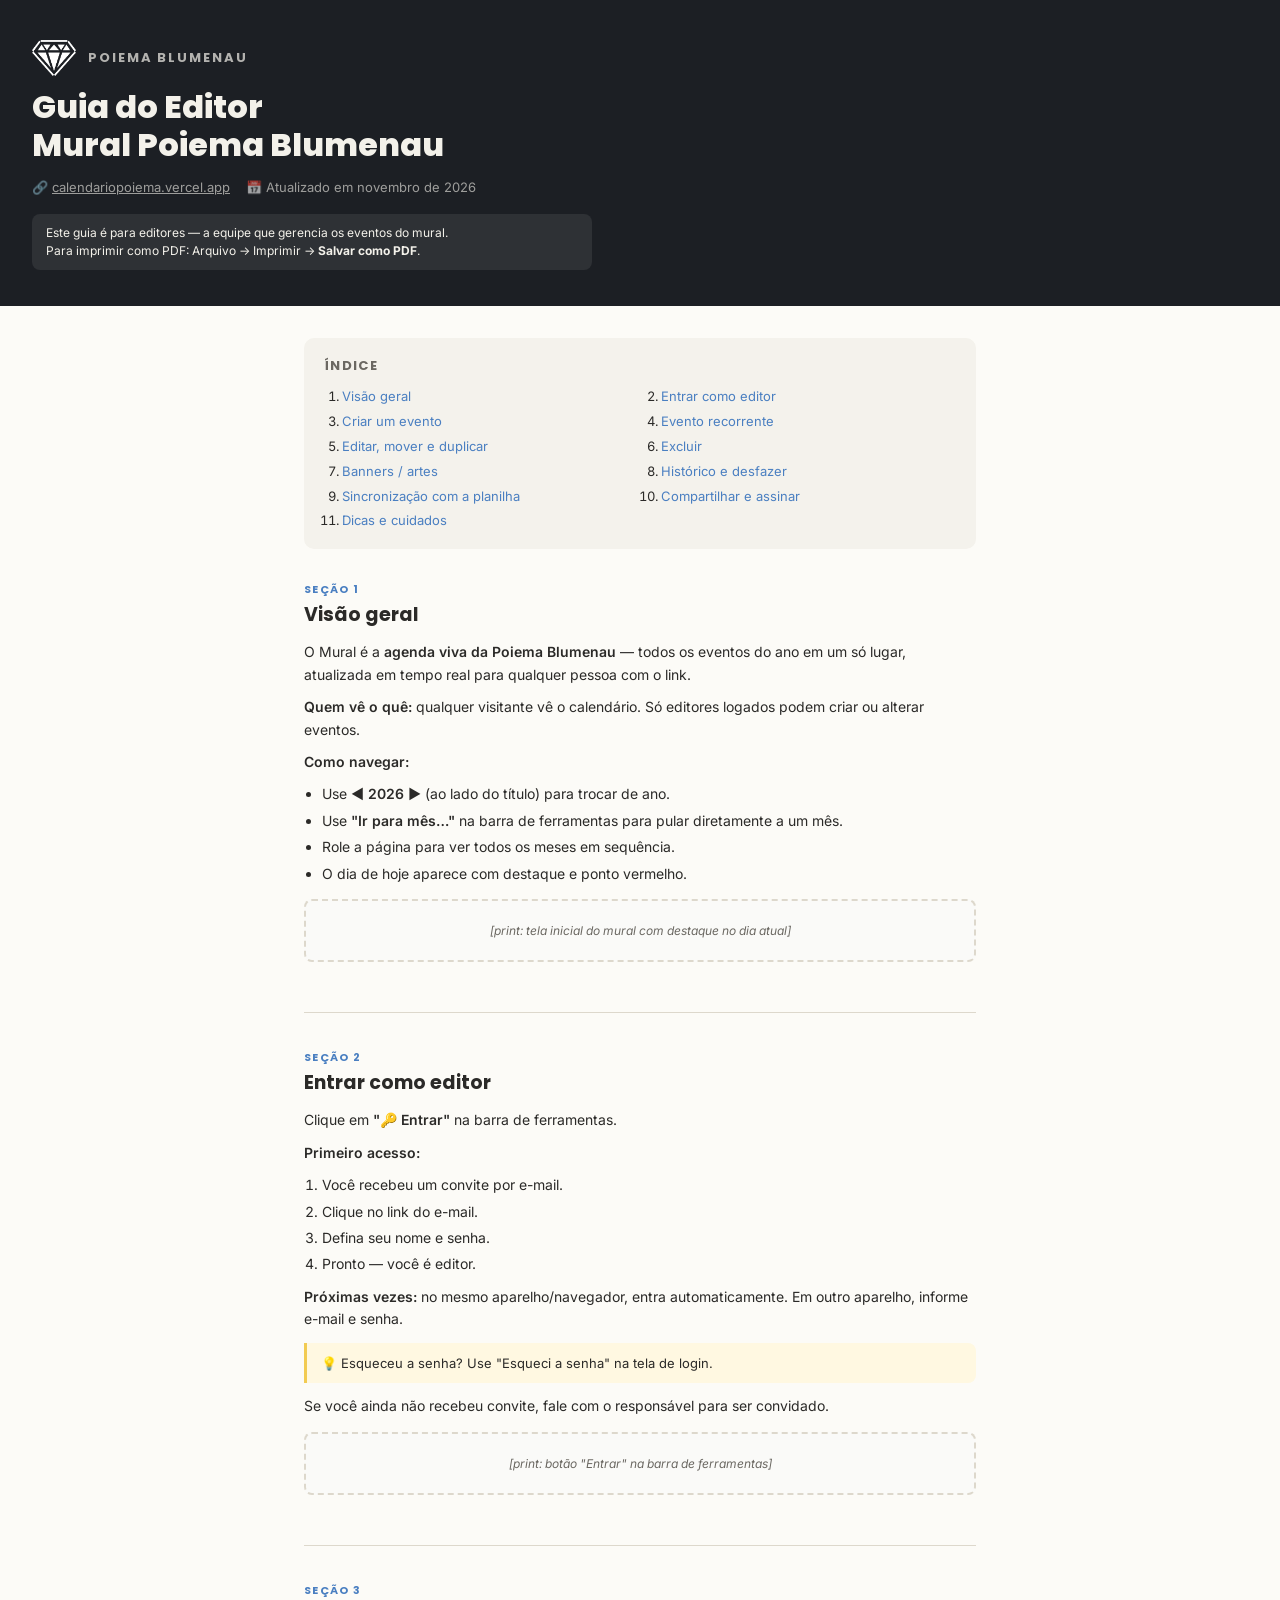
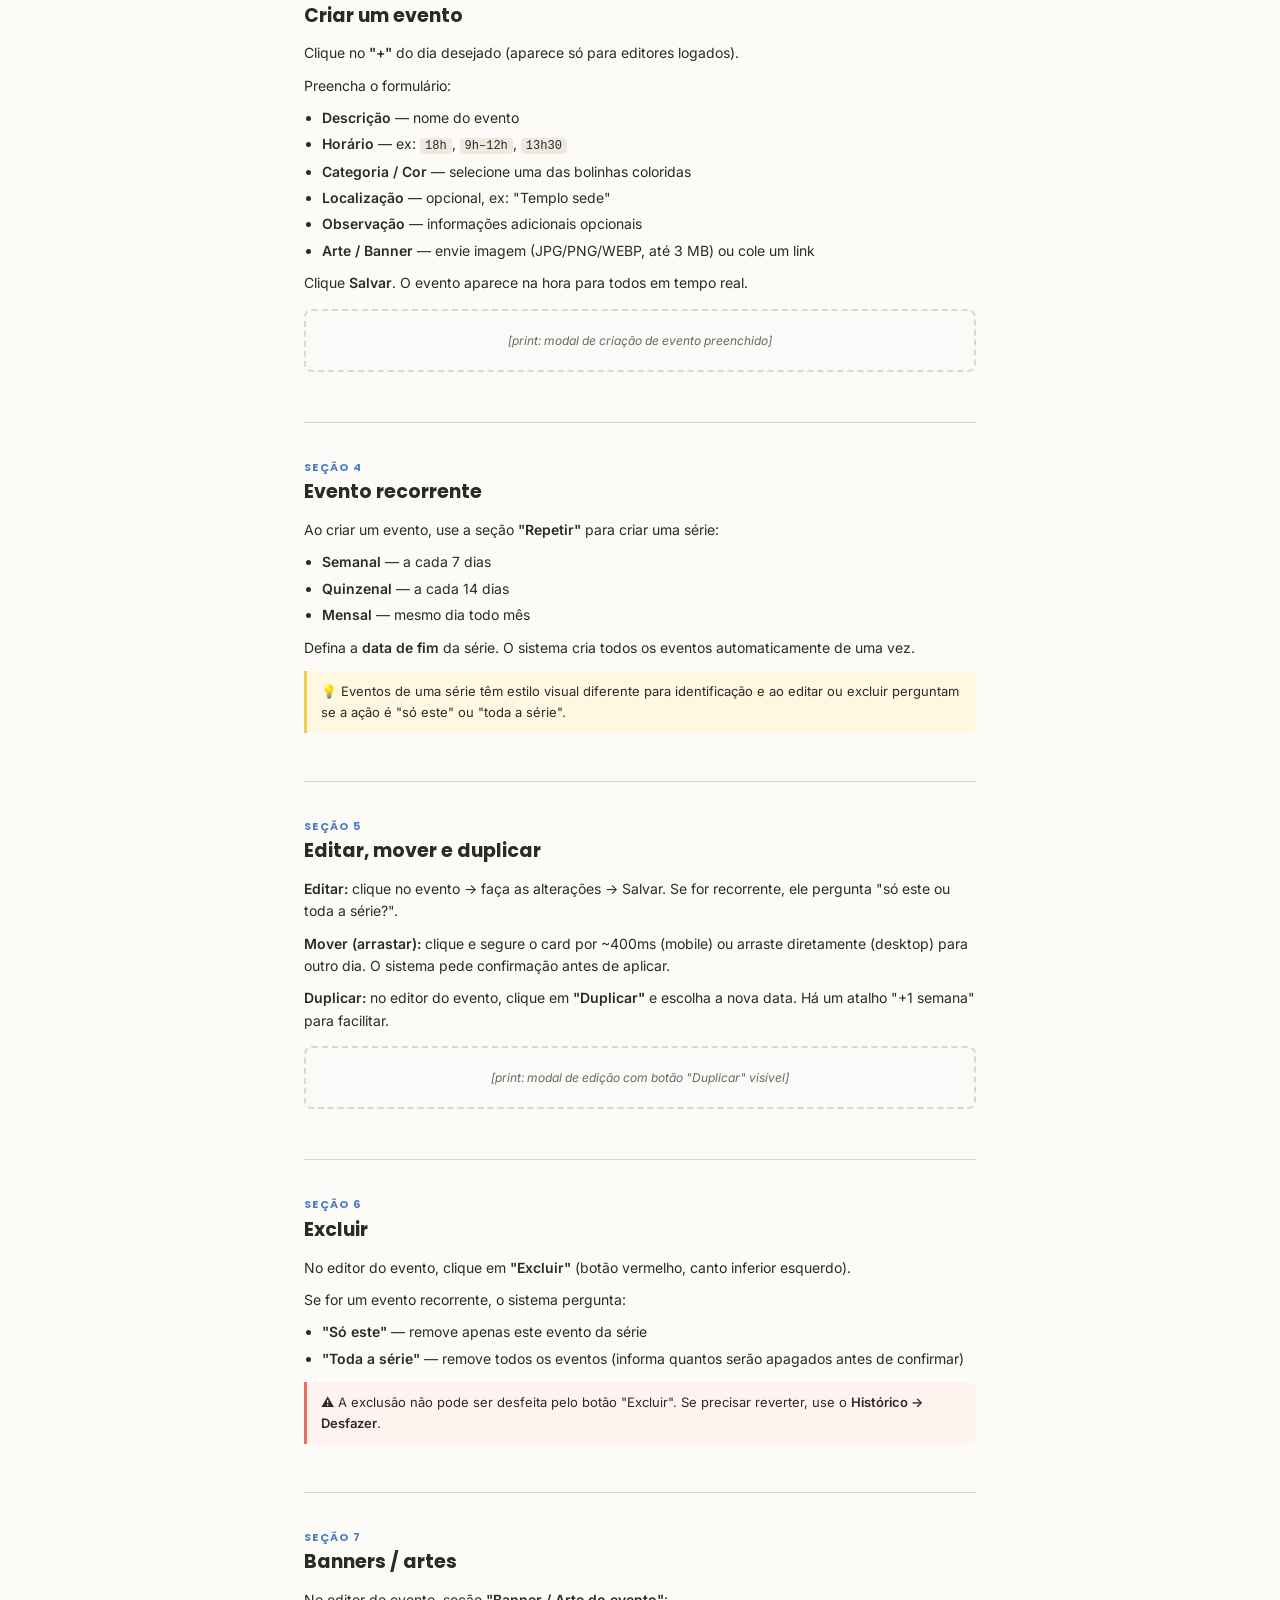
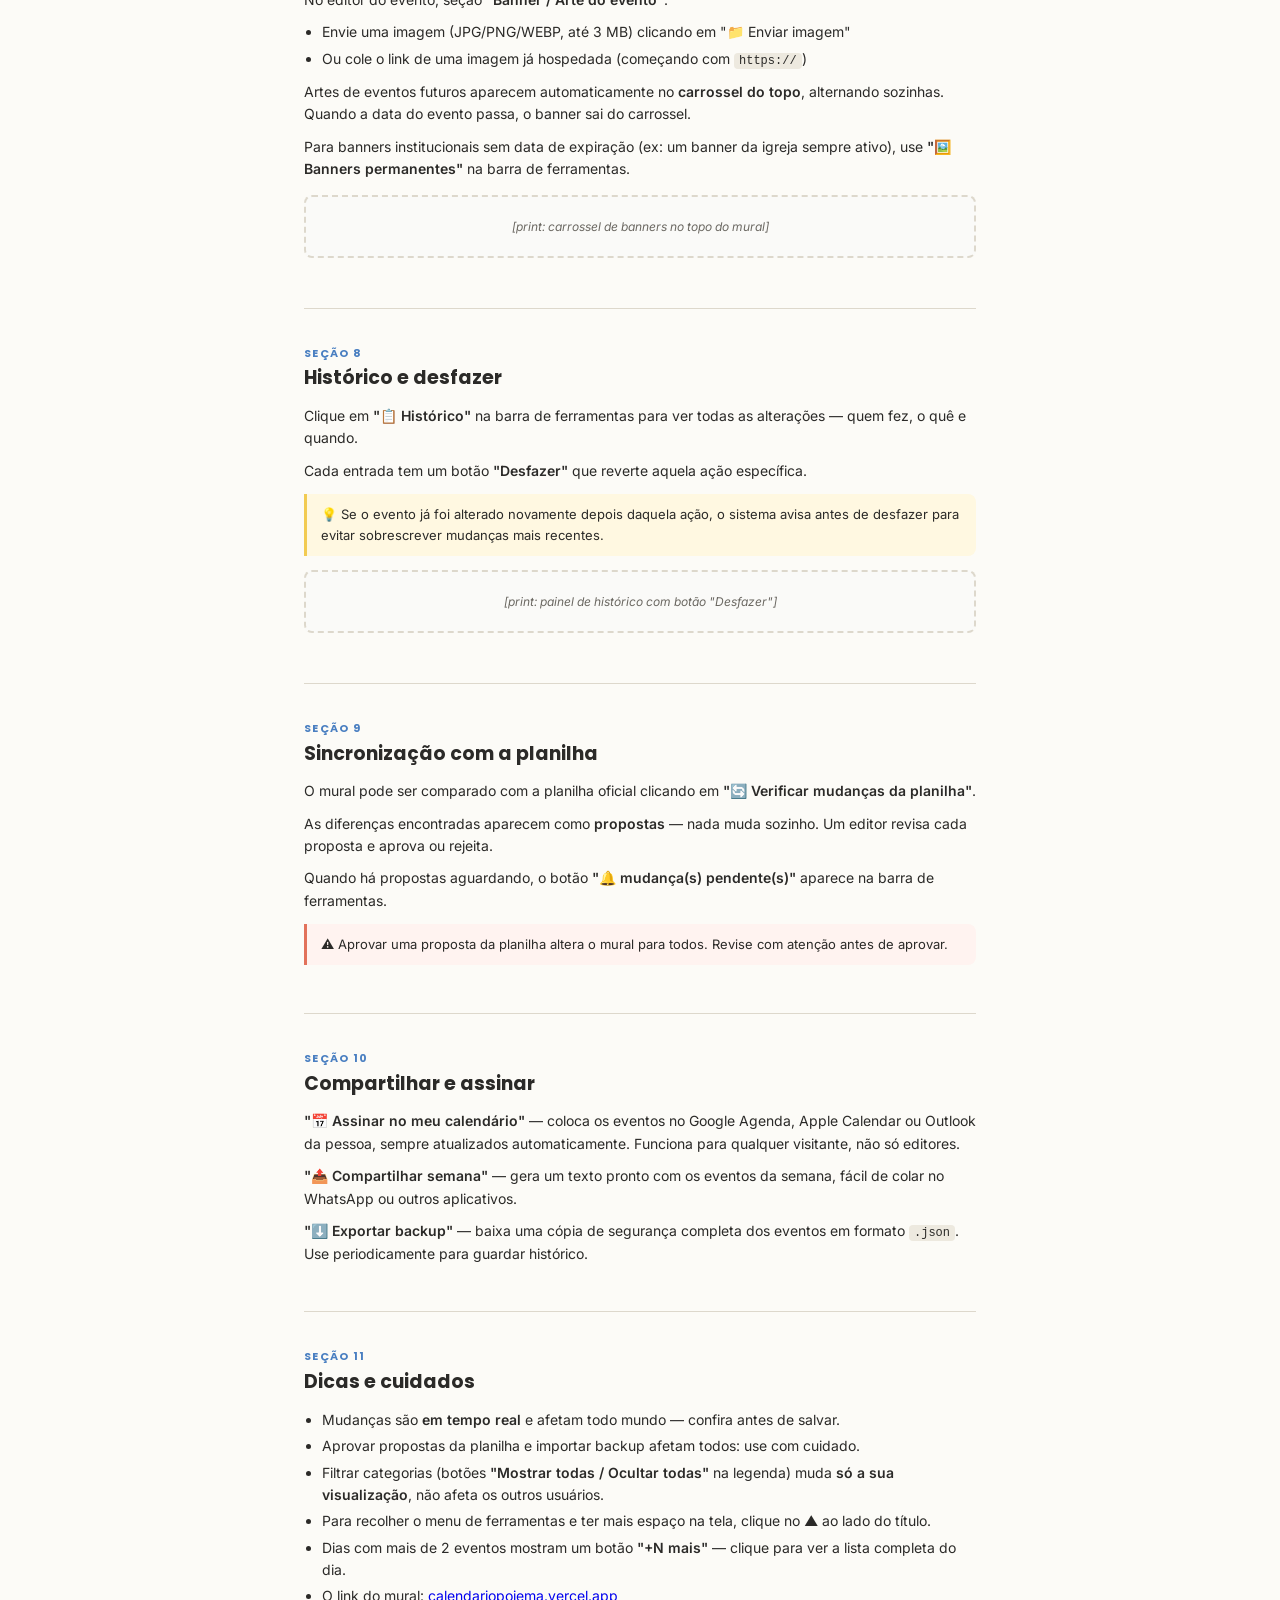
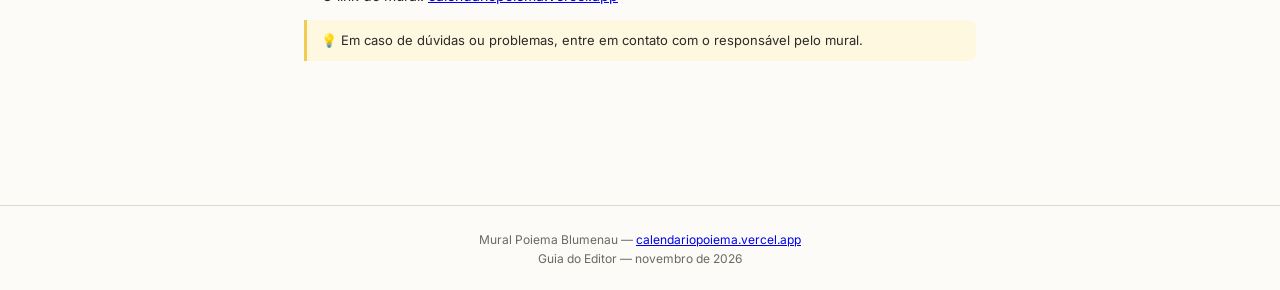
==== guia-mural.html @ cc6661ad "UI: modal de ajuda com accordion e guia imprimível - Substitui alert() por modal rico com accordion " ====
<!DOCTYPE html>
<html lang="pt-BR">
<head>
<meta charset="UTF-8">
<meta name="viewport" content="width=device-width, initial-scale=1">
<title>Guia do Editor — Mural Poiema Blumenau</title>
<link rel="preconnect" href="https://fonts.googleapis.com">
<link href="https://fonts.googleapis.com/css2?family=Poppins:wght@600;700;800&family=Inter:wght@400;500;600&display=swap" rel="stylesheet">
<style>
  :root{
    --bg:#1C1F24;
    --paper:#FCFBF7;
    --ink:#2B2A28;
    --ink-soft:#6B6862;
    --accent:#4A7FC1;
    --border:#DDD8CC;
    --yellow:#F2CB52;
  }
  *{ box-sizing:border-box; margin:0; padding:0; }
  body{
    font-family:'Inter',sans-serif;
    background:var(--paper);
    color:var(--ink);
    line-height:1.6;
  }

  /* ---- Capa ---- */
  .cover{
    background:var(--bg);
    color:#F3F1EA;
    padding:40px 32px 36px;
    display:flex;
    flex-direction:column;
    gap:12px;
  }
  .cover-logo{
    display:flex;
    align-items:center;
    gap:12px;
  }
  .cover-logo img{
    height:36px;
    width:auto;
    filter:invert(1);
  }
  .cover-logo span{
    font-family:'Poppins',sans-serif;
    font-weight:700;
    font-size:13px;
    letter-spacing:0.15em;
    text-transform:uppercase;
    opacity:0.7;
  }
  .cover h1{
    font-family:'Poppins',sans-serif;
    font-weight:800;
    font-size:clamp(22px,4vw,32px);
    line-height:1.2;
  }
  .cover-meta{
    font-size:13px;
    opacity:0.6;
    display:flex;
    flex-wrap:wrap;
    gap:16px;
  }
  .cover-meta a{ color:#F3F1EA; }
  .cover-note{
    margin-top:4px;
    font-size:12px;
    background:rgba(255,255,255,0.08);
    border-radius:8px;
    padding:10px 14px;
    line-height:1.5;
    max-width:560px;
  }

  /* ---- Conteúdo ---- */
  .content{
    max-width:720px;
    margin:0 auto;
    padding:32px 24px 60px;
  }

  /* Índice */
  .toc{
    background:#F4F2EC;
    border-radius:10px;
    padding:18px 20px;
    margin-bottom:32px;
  }
  .toc h2{
    font-family:'Poppins',sans-serif;
    font-size:13px;
    font-weight:700;
    text-transform:uppercase;
    letter-spacing:0.1em;
    color:var(--ink-soft);
    margin-bottom:10px;
  }
  .toc ol{
    padding-left:18px;
    display:grid;
    grid-template-columns:repeat(auto-fill,minmax(220px,1fr));
    gap:4px 24px;
  }
  .toc li{ font-size:13px; }
  .toc a{ color:var(--accent); text-decoration:none; }
  .toc a:hover{ text-decoration:underline; }

  /* Seções */
  .section{
    margin-bottom:36px;
    padding-bottom:36px;
    border-bottom:1px solid var(--border);
  }
  .section:last-child{ border-bottom:none; }
  .section-num{
    font-family:'Poppins',sans-serif;
    font-size:11px;
    font-weight:700;
    text-transform:uppercase;
    letter-spacing:0.12em;
    color:var(--accent);
    margin-bottom:4px;
  }
  .section h2{
    font-family:'Poppins',sans-serif;
    font-size:19px;
    font-weight:700;
    margin-bottom:14px;
    line-height:1.3;
  }
  .section p{ margin-bottom:10px; font-size:14px; }
  .section ul, .section ol{
    padding-left:18px;
    margin-bottom:10px;
  }
  .section li{ font-size:14px; margin-bottom:4px; }
  .section b{ font-weight:600; }
  .section code{
    background:#EDE9DF;
    border-radius:4px;
    padding:1px 5px;
    font-size:12px;
    font-family:monospace;
  }

  /* Destaque */
  .tip{
    background:#FFF8E1;
    border-left:3px solid var(--yellow);
    border-radius:0 8px 8px 0;
    padding:10px 14px;
    margin:12px 0;
    font-size:13px;
  }
  .warn{
    background:#FFF3F0;
    border-left:3px solid #E2725B;
    border-radius:0 8px 8px 0;
    padding:10px 14px;
    margin:12px 0;
    font-size:13px;
  }

  /* Placeholder de print */
  .print-placeholder{
    border:2px dashed var(--border);
    border-radius:8px;
    padding:20px;
    margin:14px 0;
    text-align:center;
    color:var(--ink-soft);
    font-size:12px;
    font-style:italic;
    background:#FAFAF8;
  }

  /* Rodapé */
  footer{
    text-align:center;
    padding:24px;
    font-size:12px;
    color:var(--ink-soft);
    border-top:1px solid var(--border);
  }

  /* Print */
  @media print{
    .cover{ -webkit-print-color-adjust:exact; print-color-adjust:exact; }
    .section{ page-break-inside:avoid; }
    .toc{ page-break-after:always; }
    a{ color:inherit !important; }
  }
</style>
</head>
<body>

<div class="cover">
  <div class="cover-logo">
    <img src="logo-poiema.png" alt="Poiema">
    <span>Poiema Blumenau</span>
  </div>
  <h1>Guia do Editor<br>Mural Poiema Blumenau</h1>
  <div class="cover-meta">
    <span>🔗 <a href="https://calendariopoiema.vercel.app" target="_blank">calendariopoiema.vercel.app</a></span>
    <span>📅 Atualizado em novembro de 2026</span>
  </div>
  <div class="cover-note">
    Este guia é para editores — a equipe que gerencia os eventos do mural.<br>
    Para imprimir como PDF: Arquivo → Imprimir → <b>Salvar como PDF</b>.
  </div>
</div>

<div class="content">

  <nav class="toc">
    <h2>Índice</h2>
    <ol>
      <li><a href="#s1">Visão geral</a></li>
      <li><a href="#s2">Entrar como editor</a></li>
      <li><a href="#s3">Criar um evento</a></li>
      <li><a href="#s4">Evento recorrente</a></li>
      <li><a href="#s5">Editar, mover e duplicar</a></li>
      <li><a href="#s6">Excluir</a></li>
      <li><a href="#s7">Banners / artes</a></li>
      <li><a href="#s8">Histórico e desfazer</a></li>
      <li><a href="#s9">Sincronização com a planilha</a></li>
      <li><a href="#s10">Compartilhar e assinar</a></li>
      <li><a href="#s11">Dicas e cuidados</a></li>
    </ol>
  </nav>

  <!-- 1 -->
  <div class="section" id="s1">
    <div class="section-num">Seção 1</div>
    <h2>Visão geral</h2>
    <p>O Mural é a <b>agenda viva da Poiema Blumenau</b> — todos os eventos do ano em um só lugar, atualizada em tempo real para qualquer pessoa com o link.</p>
    <p><b>Quem vê o quê:</b> qualquer visitante vê o calendário. Só editores logados podem criar ou alterar eventos.</p>
    <p><b>Como navegar:</b></p>
    <ul>
      <li>Use <b>◀ 2026 ▶</b> (ao lado do título) para trocar de ano.</li>
      <li>Use <b>"Ir para mês…"</b> na barra de ferramentas para pular diretamente a um mês.</li>
      <li>Role a página para ver todos os meses em sequência.</li>
      <li>O dia de hoje aparece com destaque e ponto vermelho.</li>
    </ul>
    <div class="print-placeholder">[print: tela inicial do mural com destaque no dia atual]</div>
  </div>

  <!-- 2 -->
  <div class="section" id="s2">
    <div class="section-num">Seção 2</div>
    <h2>Entrar como editor</h2>
    <p>Clique em <b>"🔑 Entrar"</b> na barra de ferramentas.</p>
    <p><b>Primeiro acesso:</b></p>
    <ol>
      <li>Você recebeu um convite por e-mail.</li>
      <li>Clique no link do e-mail.</li>
      <li>Defina seu nome e senha.</li>
      <li>Pronto — você é editor.</li>
    </ol>
    <p><b>Próximas vezes:</b> no mesmo aparelho/navegador, entra automaticamente. Em outro aparelho, informe e-mail e senha.</p>
    <div class="tip">💡 Esqueceu a senha? Use "Esqueci a senha" na tela de login.</div>
    <p>Se você ainda não recebeu convite, fale com o responsável para ser convidado.</p>
    <div class="print-placeholder">[print: botão "Entrar" na barra de ferramentas]</div>
  </div>

  <!-- 3 -->
  <div class="section" id="s3">
    <div class="section-num">Seção 3</div>
    <h2>Criar um evento</h2>
    <p>Clique no <b>"+"</b> do dia desejado (aparece só para editores logados).</p>
    <p>Preencha o formulário:</p>
    <ul>
      <li><b>Descrição</b> — nome do evento</li>
      <li><b>Horário</b> — ex: <code>18h</code>, <code>9h–12h</code>, <code>13h30</code></li>
      <li><b>Categoria / Cor</b> — selecione uma das bolinhas coloridas</li>
      <li><b>Localização</b> — opcional, ex: "Templo sede"</li>
      <li><b>Observação</b> — informações adicionais opcionais</li>
      <li><b>Arte / Banner</b> — envie imagem (JPG/PNG/WEBP, até 3 MB) ou cole um link</li>
    </ul>
    <p>Clique <b>Salvar</b>. O evento aparece na hora para todos em tempo real.</p>
    <div class="print-placeholder">[print: modal de criação de evento preenchido]</div>
  </div>

  <!-- 4 -->
  <div class="section" id="s4">
    <div class="section-num">Seção 4</div>
    <h2>Evento recorrente</h2>
    <p>Ao criar um evento, use a seção <b>"Repetir"</b> para criar uma série:</p>
    <ul>
      <li><b>Semanal</b> — a cada 7 dias</li>
      <li><b>Quinzenal</b> — a cada 14 dias</li>
      <li><b>Mensal</b> — mesmo dia todo mês</li>
    </ul>
    <p>Defina a <b>data de fim</b> da série. O sistema cria todos os eventos automaticamente de uma vez.</p>
    <div class="tip">💡 Eventos de uma série têm estilo visual diferente para identificação e ao editar ou excluir perguntam se a ação é "só este" ou "toda a série".</div>
  </div>

  <!-- 5 -->
  <div class="section" id="s5">
    <div class="section-num">Seção 5</div>
    <h2>Editar, mover e duplicar</h2>
    <p><b>Editar:</b> clique no evento → faça as alterações → Salvar. Se for recorrente, ele pergunta "só este ou toda a série?".</p>
    <p><b>Mover (arrastar):</b> clique e segure o card por ~400ms (mobile) ou arraste diretamente (desktop) para outro dia. O sistema pede confirmação antes de aplicar.</p>
    <p><b>Duplicar:</b> no editor do evento, clique em <b>"Duplicar"</b> e escolha a nova data. Há um atalho "+1 semana" para facilitar.</p>
    <div class="print-placeholder">[print: modal de edição com botão "Duplicar" visível]</div>
  </div>

  <!-- 6 -->
  <div class="section" id="s6">
    <div class="section-num">Seção 6</div>
    <h2>Excluir</h2>
    <p>No editor do evento, clique em <b>"Excluir"</b> (botão vermelho, canto inferior esquerdo).</p>
    <p>Se for um evento recorrente, o sistema pergunta:</p>
    <ul>
      <li><b>"Só este"</b> — remove apenas este evento da série</li>
      <li><b>"Toda a série"</b> — remove todos os eventos (informa quantos serão apagados antes de confirmar)</li>
    </ul>
    <div class="warn">⚠️ A exclusão não pode ser desfeita pelo botão "Excluir". Se precisar reverter, use o <b>Histórico → Desfazer</b>.</div>
  </div>

  <!-- 7 -->
  <div class="section" id="s7">
    <div class="section-num">Seção 7</div>
    <h2>Banners / artes</h2>
    <p>No editor do evento, seção <b>"Banner / Arte do evento"</b>:</p>
    <ul>
      <li>Envie uma imagem (JPG/PNG/WEBP, até 3 MB) clicando em "📁 Enviar imagem"</li>
      <li>Ou cole o link de uma imagem já hospedada (começando com <code>https://</code>)</li>
    </ul>
    <p>Artes de eventos futuros aparecem automaticamente no <b>carrossel do topo</b>, alternando sozinhas. Quando a data do evento passa, o banner sai do carrossel.</p>
    <p>Para banners institucionais sem data de expiração (ex: um banner da igreja sempre ativo), use <b>"🖼️ Banners permanentes"</b> na barra de ferramentas.</p>
    <div class="print-placeholder">[print: carrossel de banners no topo do mural]</div>
  </div>

  <!-- 8 -->
  <div class="section" id="s8">
    <div class="section-num">Seção 8</div>
    <h2>Histórico e desfazer</h2>
    <p>Clique em <b>"📋 Histórico"</b> na barra de ferramentas para ver todas as alterações — quem fez, o quê e quando.</p>
    <p>Cada entrada tem um botão <b>"Desfazer"</b> que reverte aquela ação específica.</p>
    <div class="tip">💡 Se o evento já foi alterado novamente depois daquela ação, o sistema avisa antes de desfazer para evitar sobrescrever mudanças mais recentes.</div>
    <div class="print-placeholder">[print: painel de histórico com botão "Desfazer"]</div>
  </div>

  <!-- 9 -->
  <div class="section" id="s9">
    <div class="section-num">Seção 9</div>
    <h2>Sincronização com a planilha</h2>
    <p>O mural pode ser comparado com a planilha oficial clicando em <b>"🔄 Verificar mudanças da planilha"</b>.</p>
    <p>As diferenças encontradas aparecem como <b>propostas</b> — nada muda sozinho. Um editor revisa cada proposta e aprova ou rejeita.</p>
    <p>Quando há propostas aguardando, o botão <b>"🔔 mudança(s) pendente(s)"</b> aparece na barra de ferramentas.</p>
    <div class="warn">⚠️ Aprovar uma proposta da planilha altera o mural para todos. Revise com atenção antes de aprovar.</div>
  </div>

  <!-- 10 -->
  <div class="section" id="s10">
    <div class="section-num">Seção 10</div>
    <h2>Compartilhar e assinar</h2>
    <p><b>"📅 Assinar no meu calendário"</b> — coloca os eventos no Google Agenda, Apple Calendar ou Outlook da pessoa, sempre atualizados automaticamente. Funciona para qualquer visitante, não só editores.</p>
    <p><b>"📤 Compartilhar semana"</b> — gera um texto pronto com os eventos da semana, fácil de colar no WhatsApp ou outros aplicativos.</p>
    <p><b>"⬇️ Exportar backup"</b> — baixa uma cópia de segurança completa dos eventos em formato <code>.json</code>. Use periodicamente para guardar histórico.</p>
  </div>

  <!-- 11 -->
  <div class="section" id="s11">
    <div class="section-num">Seção 11</div>
    <h2>Dicas e cuidados</h2>
    <ul>
      <li>Mudanças são <b>em tempo real</b> e afetam todo mundo — confira antes de salvar.</li>
      <li>Aprovar propostas da planilha e importar backup afetam todos: use com cuidado.</li>
      <li>Filtrar categorias (botões <b>"Mostrar todas / Ocultar todas"</b> na legenda) muda <b>só a sua visualização</b>, não afeta os outros usuários.</li>
      <li>Para recolher o menu de ferramentas e ter mais espaço na tela, clique no <b>▲</b> ao lado do título.</li>
      <li>Dias com mais de 2 eventos mostram um botão <b>"+N mais"</b> — clique para ver a lista completa do dia.</li>
      <li>O link do mural: <a href="https://calendariopoiema.vercel.app" target="_blank">calendariopoiema.vercel.app</a></li>
    </ul>
    <div class="tip">💡 Em caso de dúvidas ou problemas, entre em contato com o responsável pelo mural.</div>
  </div>

</div>

<footer>
  Mural Poiema Blumenau &mdash; <a href="https://calendariopoiema.vercel.app">calendariopoiema.vercel.app</a><br>
  Guia do Editor &mdash; novembro de 2026
</footer>

</body>
</html>
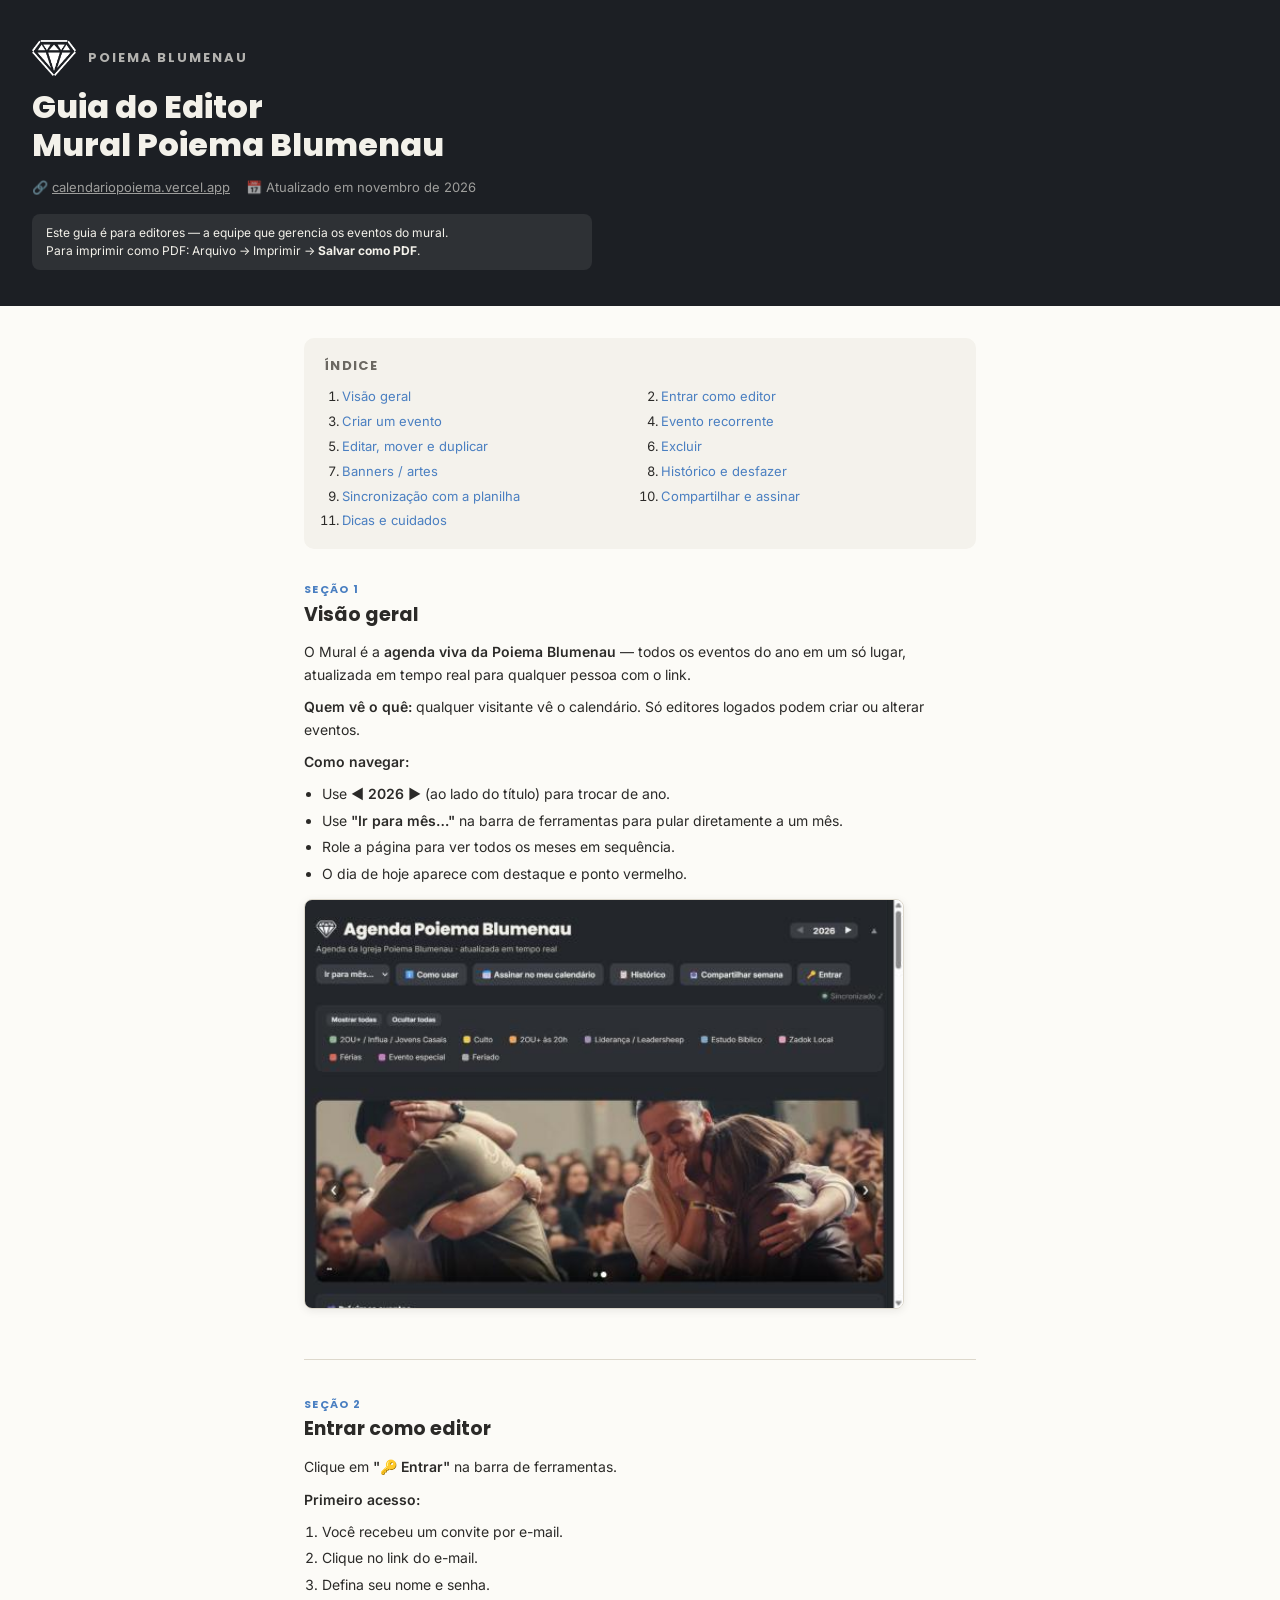
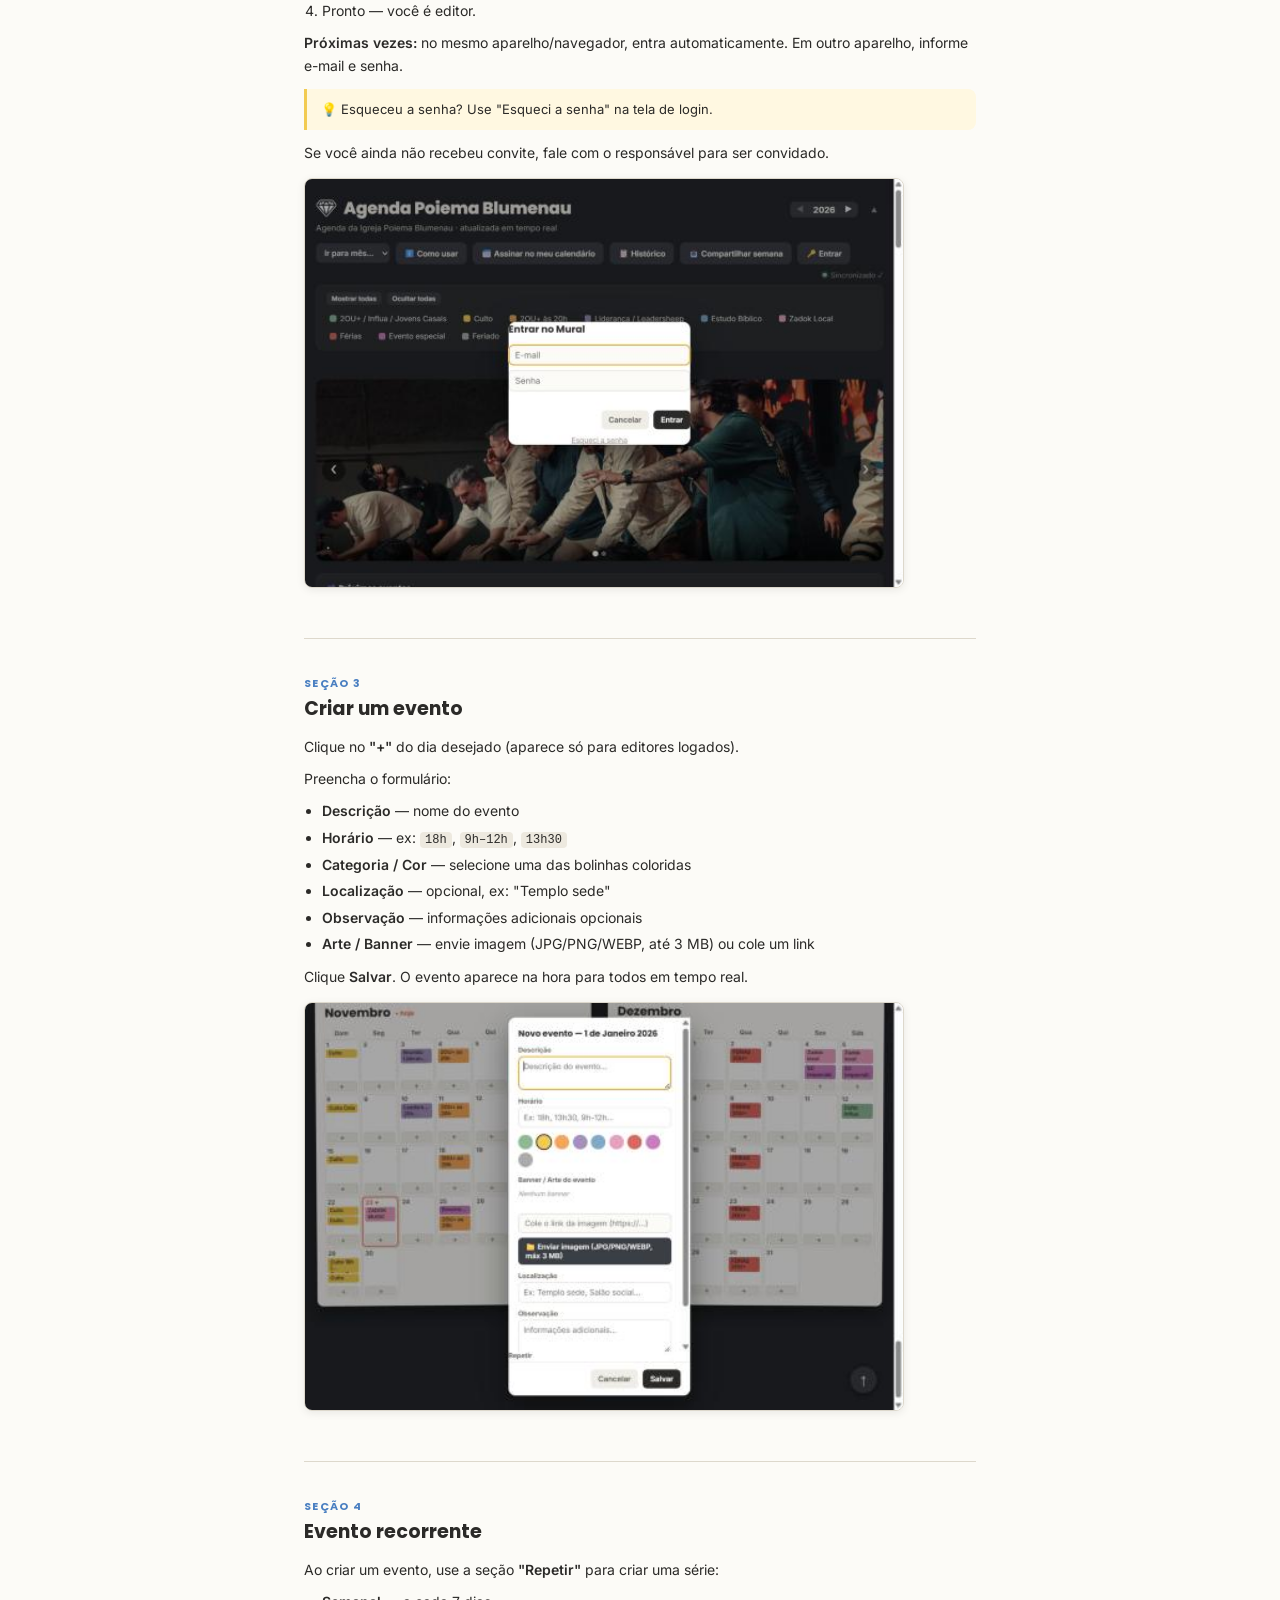
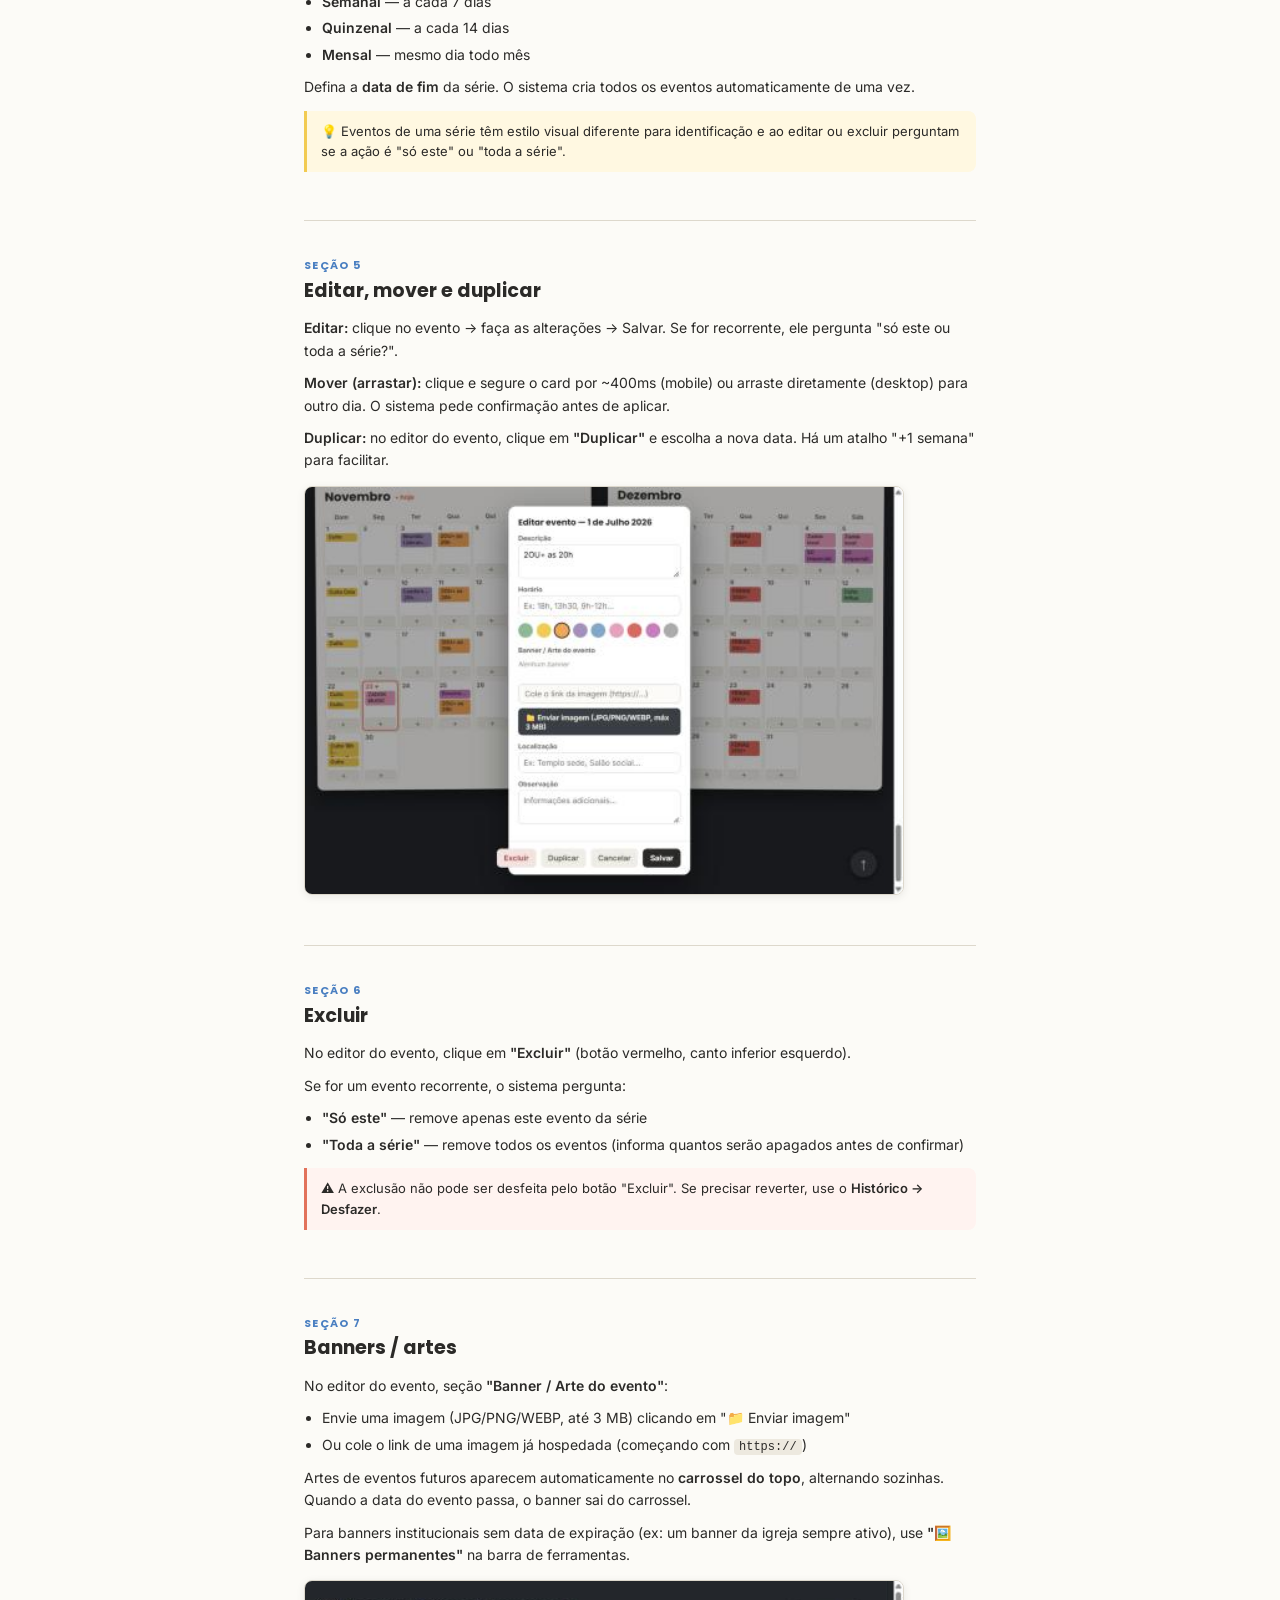
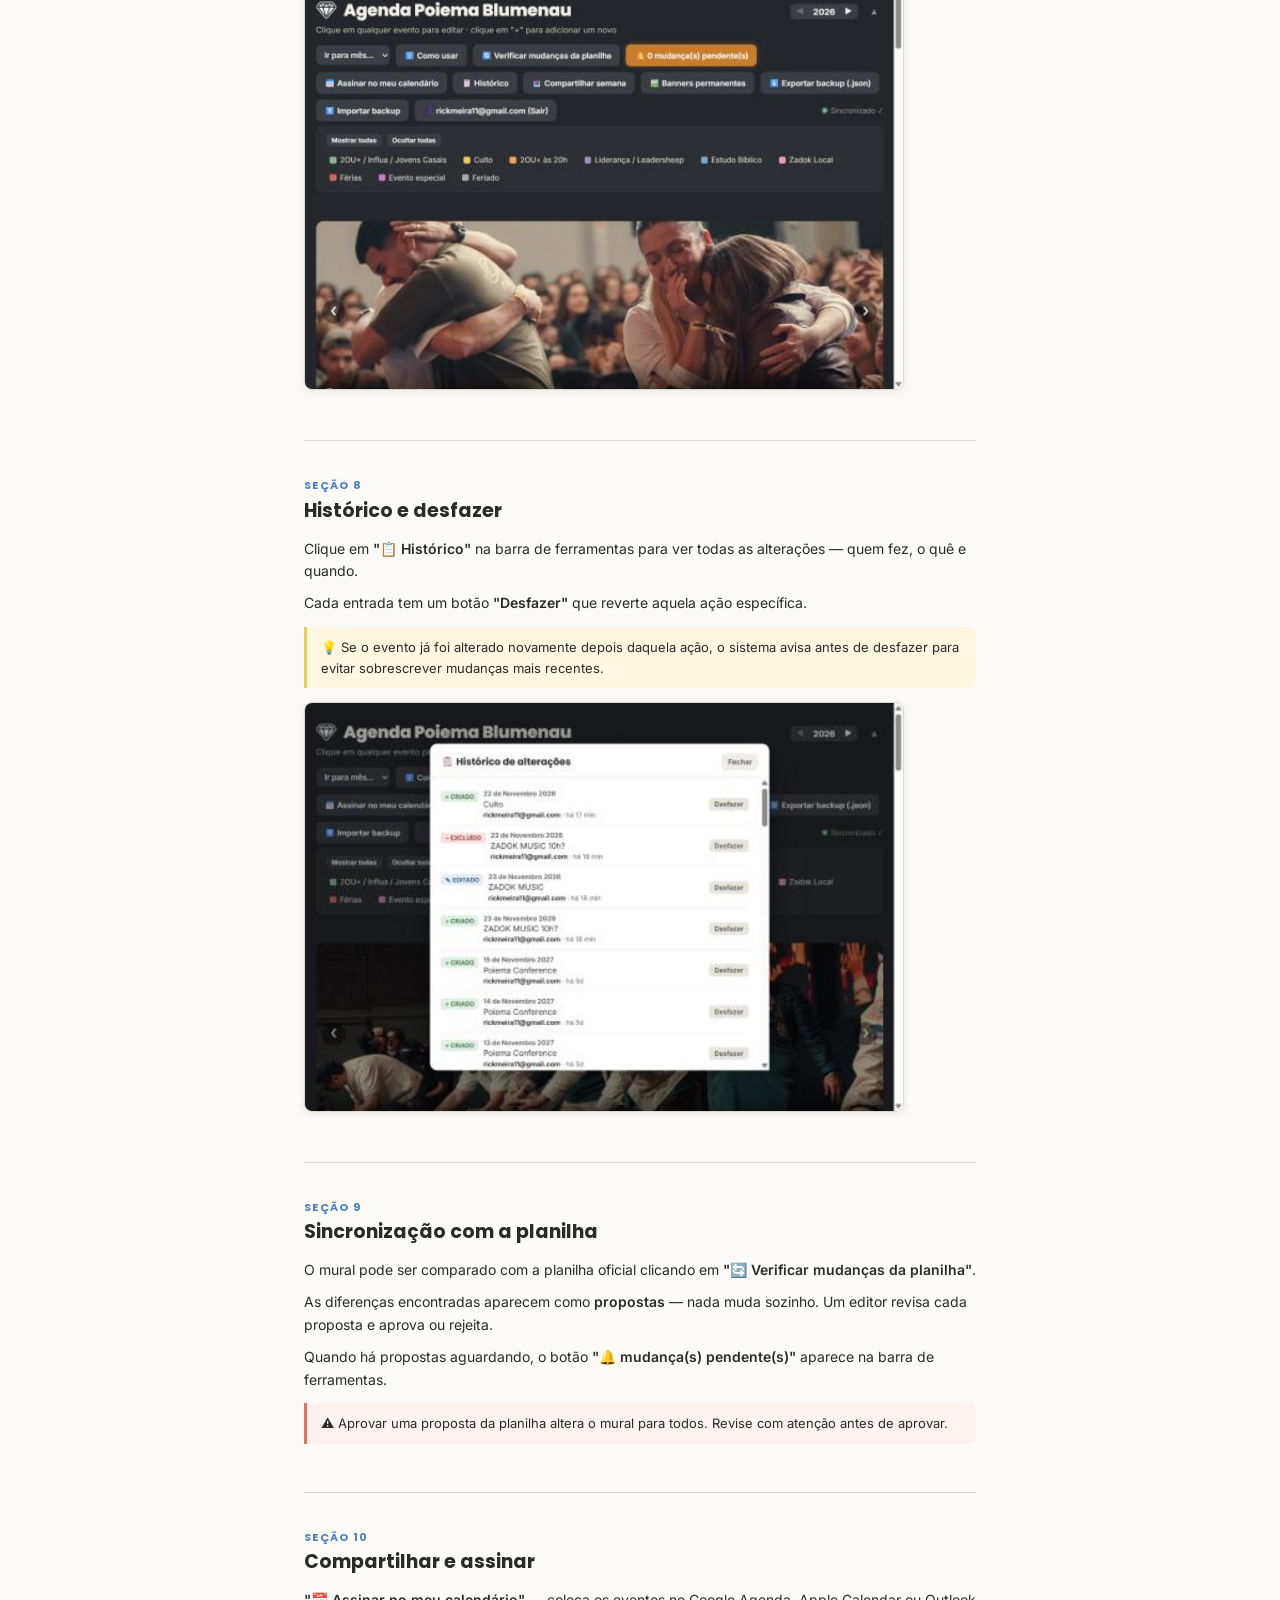
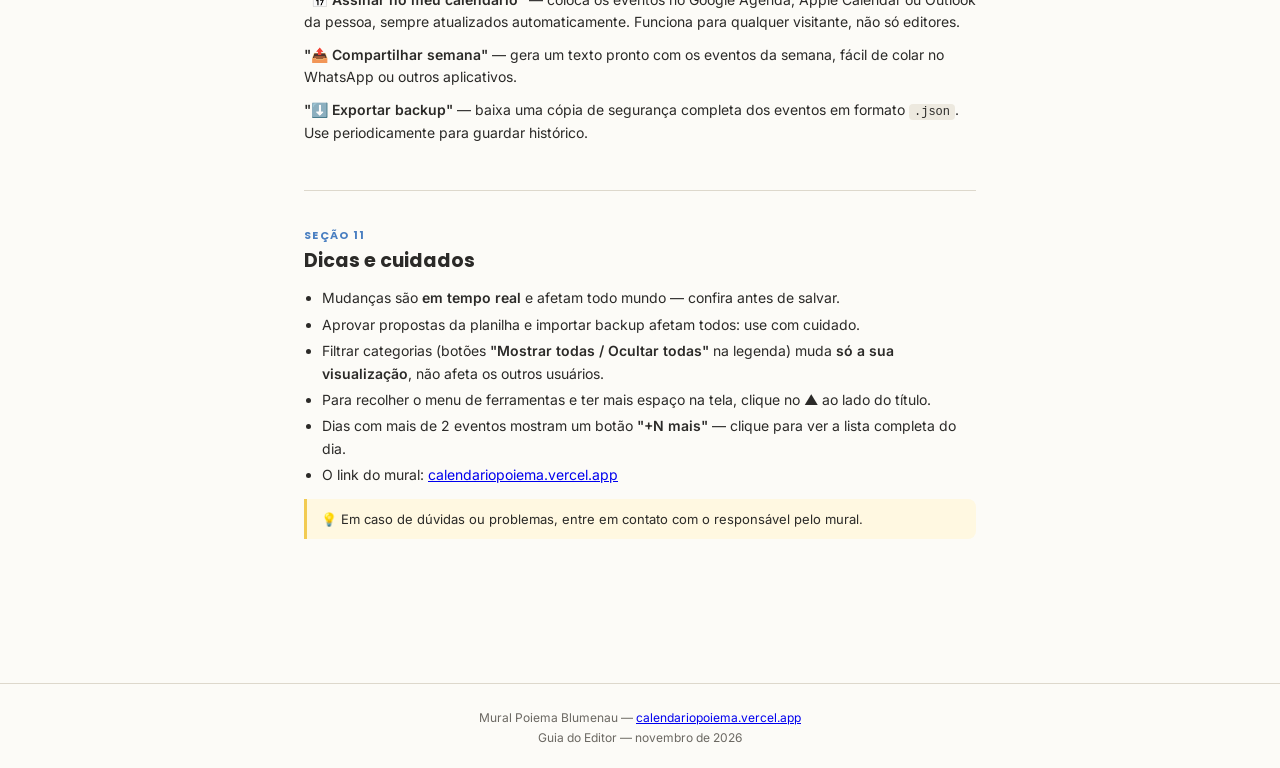
==== commit 25cfe949: "UI: prints no guia + botão "Guia de uso" no menu - Adiciona 8 screenshots reais ao guia-mural.html (" ====
--- a/guia-mural.html
+++ b/guia-mural.html
@@ -186,6 +186,17 @@
     border-top:1px solid var(--border);
   }
 
+  /* Screenshots */
+  .screen-img{
+    width:100%;
+    max-width:600px;
+    border-radius:8px;
+    border:1px solid var(--border);
+    margin:14px 0;
+    display:block;
+    box-shadow:0 2px 8px rgba(0,0,0,0.08);
+  }
+
   /* Print */
   @media print{
     .cover{ -webkit-print-color-adjust:exact; print-color-adjust:exact; }
@@ -245,7 +256,7 @@
       <li>Role a página para ver todos os meses em sequência.</li>
       <li>O dia de hoje aparece com destaque e ponto vermelho.</li>
     </ul>
-    <div class="print-placeholder">[print: tela inicial do mural com destaque no dia atual]</div>
+    <img src="guia-imgs/print-01-header.jpg" alt="Tela inicial do Mural Poiema com header e carrossel" class="screen-img">
   </div>
 
   <!-- 2 -->
@@ -263,7 +274,7 @@
     <p><b>Próximas vezes:</b> no mesmo aparelho/navegador, entra automaticamente. Em outro aparelho, informe e-mail e senha.</p>
     <div class="tip">💡 Esqueceu a senha? Use "Esqueci a senha" na tela de login.</div>
     <p>Se você ainda não recebeu convite, fale com o responsável para ser convidado.</p>
-    <div class="print-placeholder">[print: botão "Entrar" na barra de ferramentas]</div>
+    <img src="guia-imgs/print-03-login.jpg" alt="Modal de login do Mural" class="screen-img">
   </div>
 
   <!-- 3 -->
@@ -281,7 +292,7 @@
       <li><b>Arte / Banner</b> — envie imagem (JPG/PNG/WEBP, até 3 MB) ou cole um link</li>
     </ul>
     <p>Clique <b>Salvar</b>. O evento aparece na hora para todos em tempo real.</p>
-    <div class="print-placeholder">[print: modal de criação de evento preenchido]</div>
+    <img src="guia-imgs/print-05-criar-evento.jpg" alt="Modal de criação de evento" class="screen-img">
   </div>
 
   <!-- 4 -->
@@ -305,7 +316,7 @@
     <p><b>Editar:</b> clique no evento → faça as alterações → Salvar. Se for recorrente, ele pergunta "só este ou toda a série?".</p>
     <p><b>Mover (arrastar):</b> clique e segure o card por ~400ms (mobile) ou arraste diretamente (desktop) para outro dia. O sistema pede confirmação antes de aplicar.</p>
     <p><b>Duplicar:</b> no editor do evento, clique em <b>"Duplicar"</b> e escolha a nova data. Há um atalho "+1 semana" para facilitar.</p>
-    <div class="print-placeholder">[print: modal de edição com botão "Duplicar" visível]</div>
+    <img src="guia-imgs/print-06-editar-evento.jpg" alt="Modal de edição com botões Excluir, Duplicar e Salvar" class="screen-img">
   </div>
 
   <!-- 6 -->
@@ -332,7 +343,7 @@
     </ul>
     <p>Artes de eventos futuros aparecem automaticamente no <b>carrossel do topo</b>, alternando sozinhas. Quando a data do evento passa, o banner sai do carrossel.</p>
     <p>Para banners institucionais sem data de expiração (ex: um banner da igreja sempre ativo), use <b>"🖼️ Banners permanentes"</b> na barra de ferramentas.</p>
-    <div class="print-placeholder">[print: carrossel de banners no topo do mural]</div>
+    <img src="guia-imgs/print-08-header-editor.jpg" alt="Header do mural com carrossel de banners no modo editor" class="screen-img">
   </div>
 
   <!-- 8 -->
@@ -342,7 +353,7 @@
     <p>Clique em <b>"📋 Histórico"</b> na barra de ferramentas para ver todas as alterações — quem fez, o quê e quando.</p>
     <p>Cada entrada tem um botão <b>"Desfazer"</b> que reverte aquela ação específica.</p>
     <div class="tip">💡 Se o evento já foi alterado novamente depois daquela ação, o sistema avisa antes de desfazer para evitar sobrescrever mudanças mais recentes.</div>
-    <div class="print-placeholder">[print: painel de histórico com botão "Desfazer"]</div>
+    <img src="guia-imgs/print-07-historico.jpg" alt="Painel de histórico de alterações com botão Desfazer" class="screen-img">
   </div>
 
   <!-- 9 -->
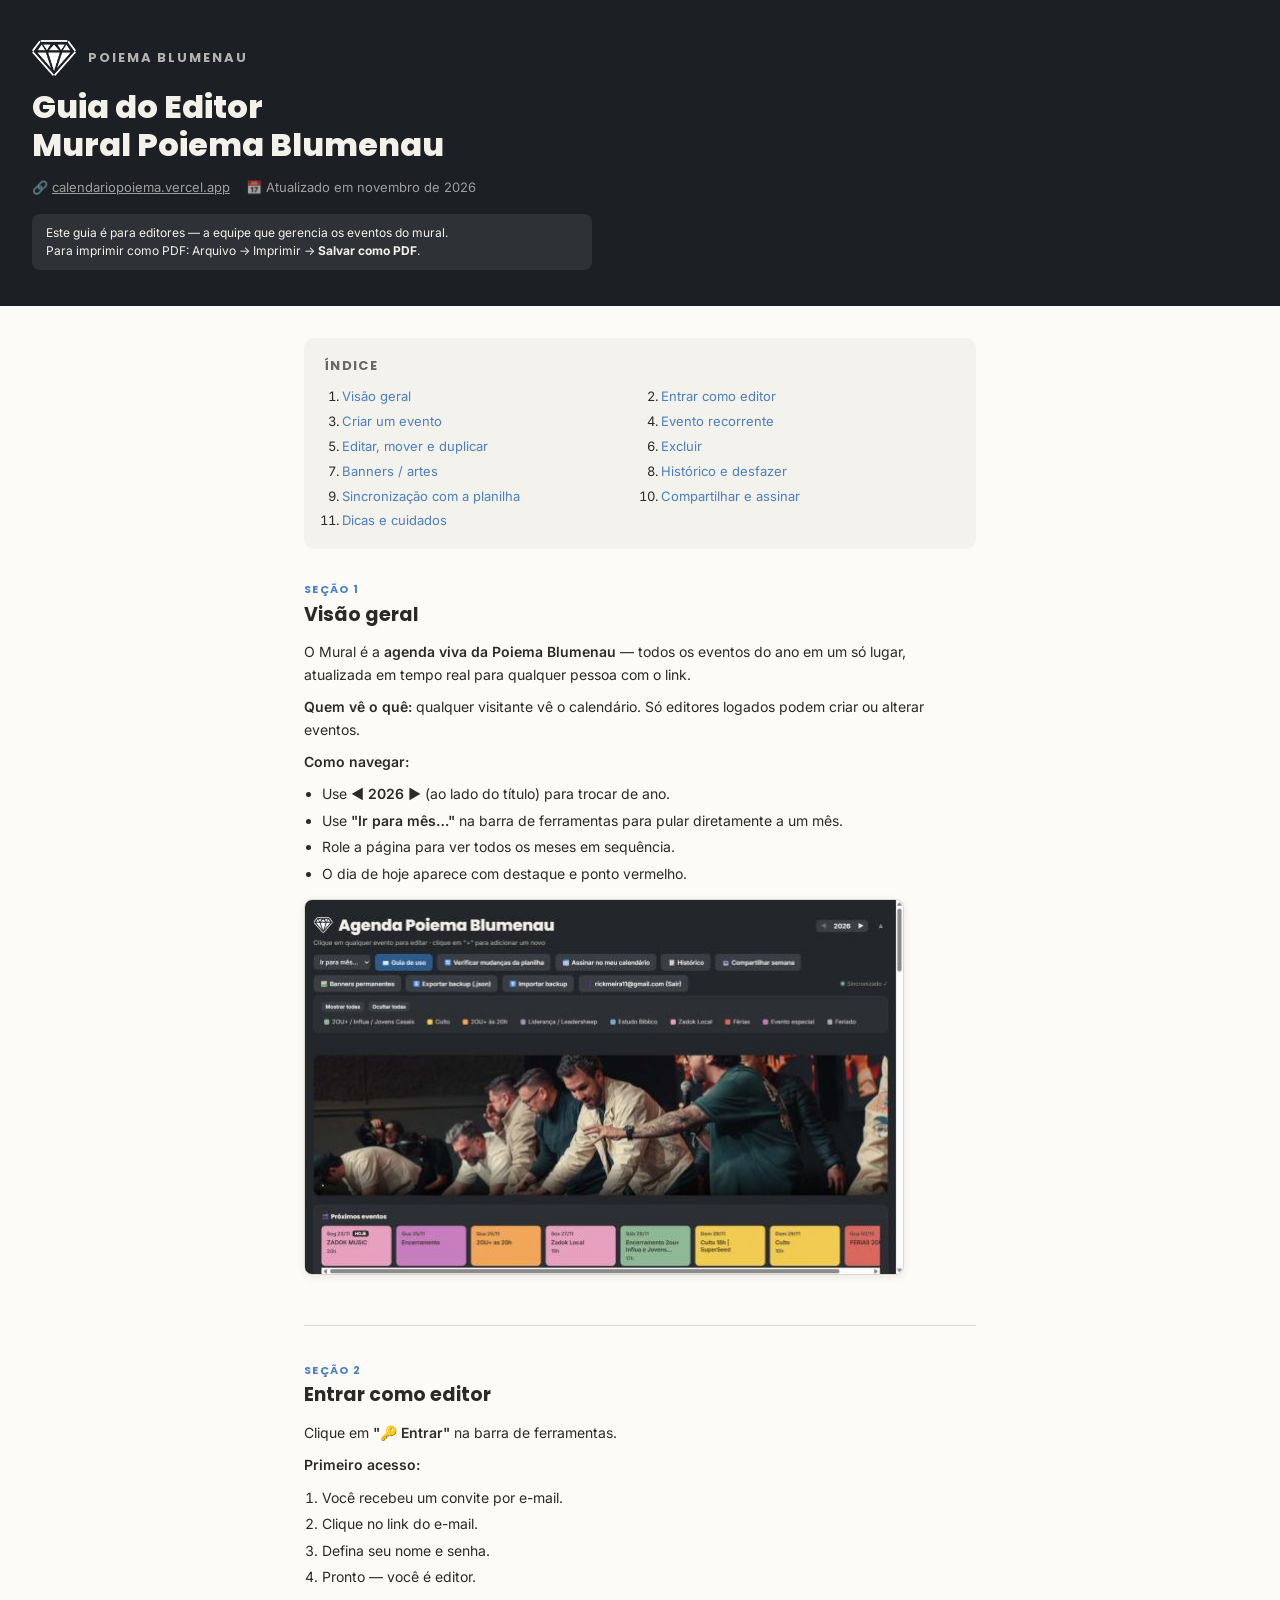
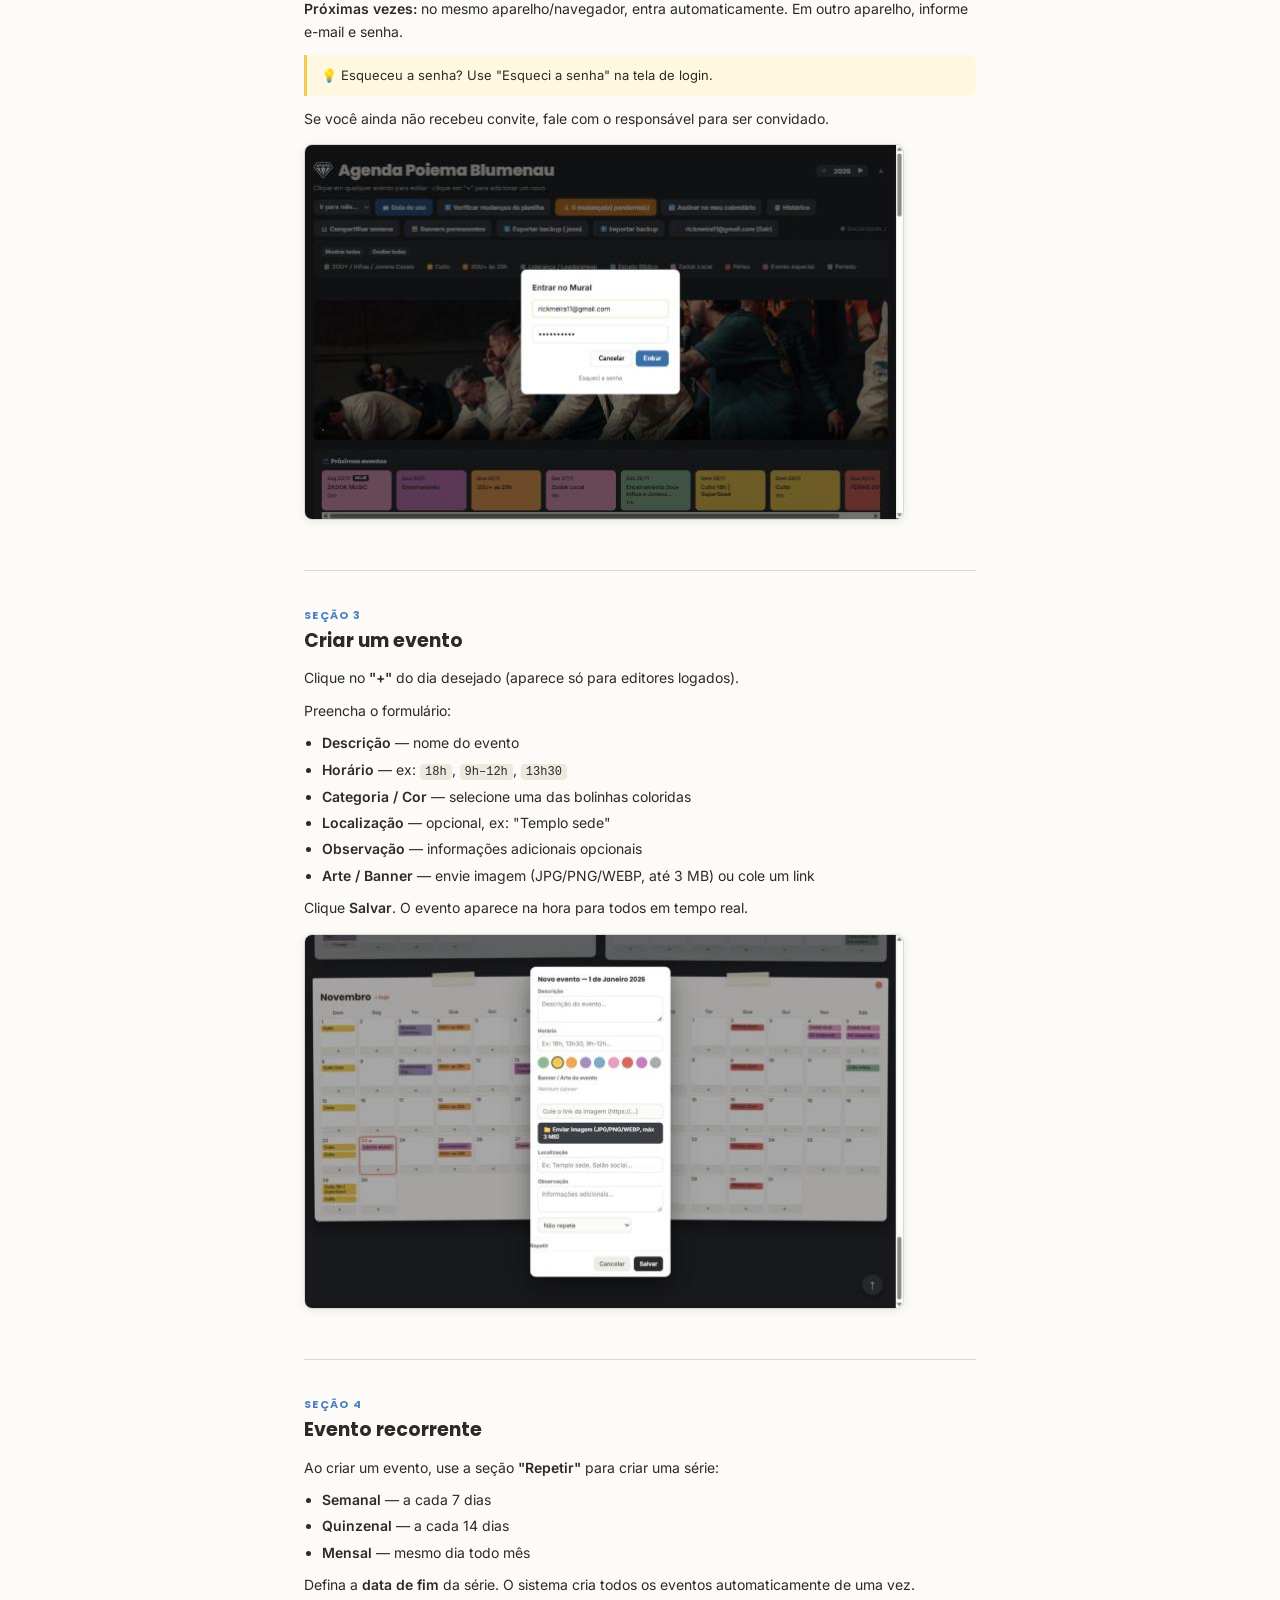
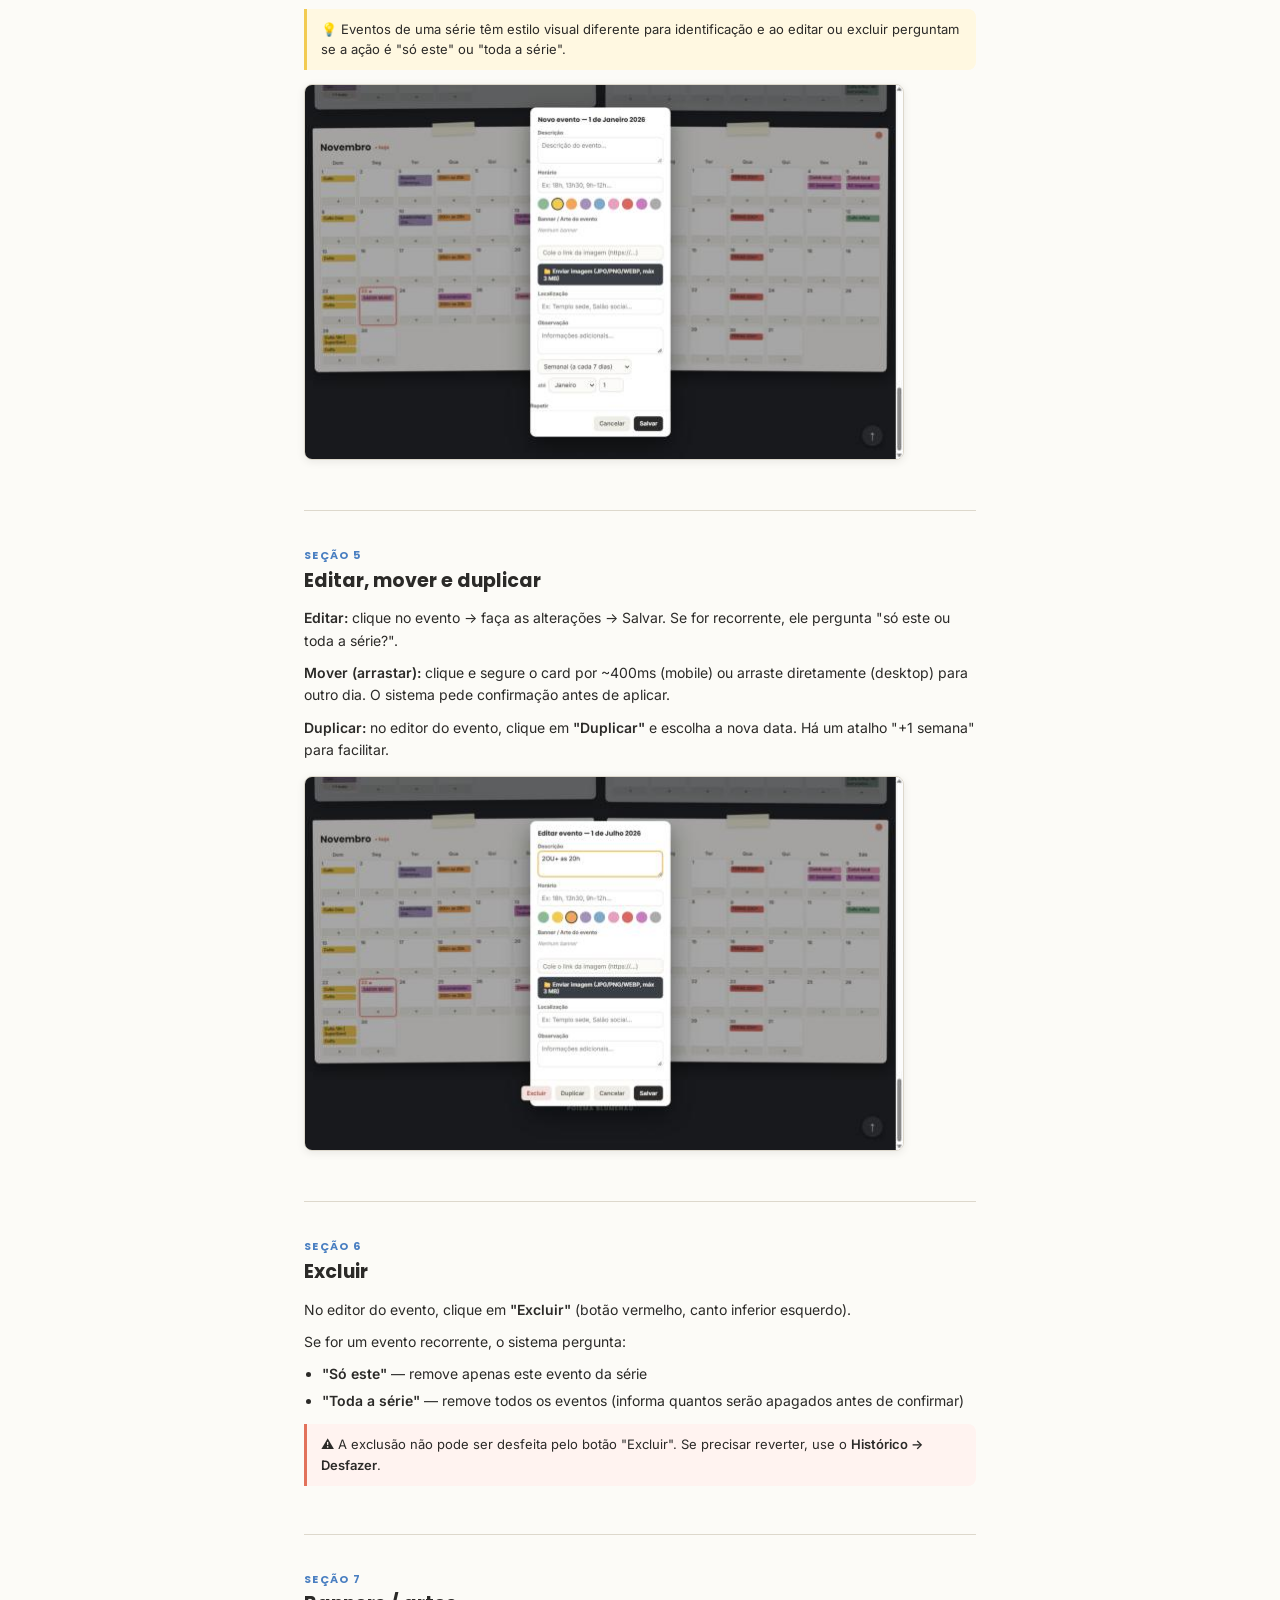
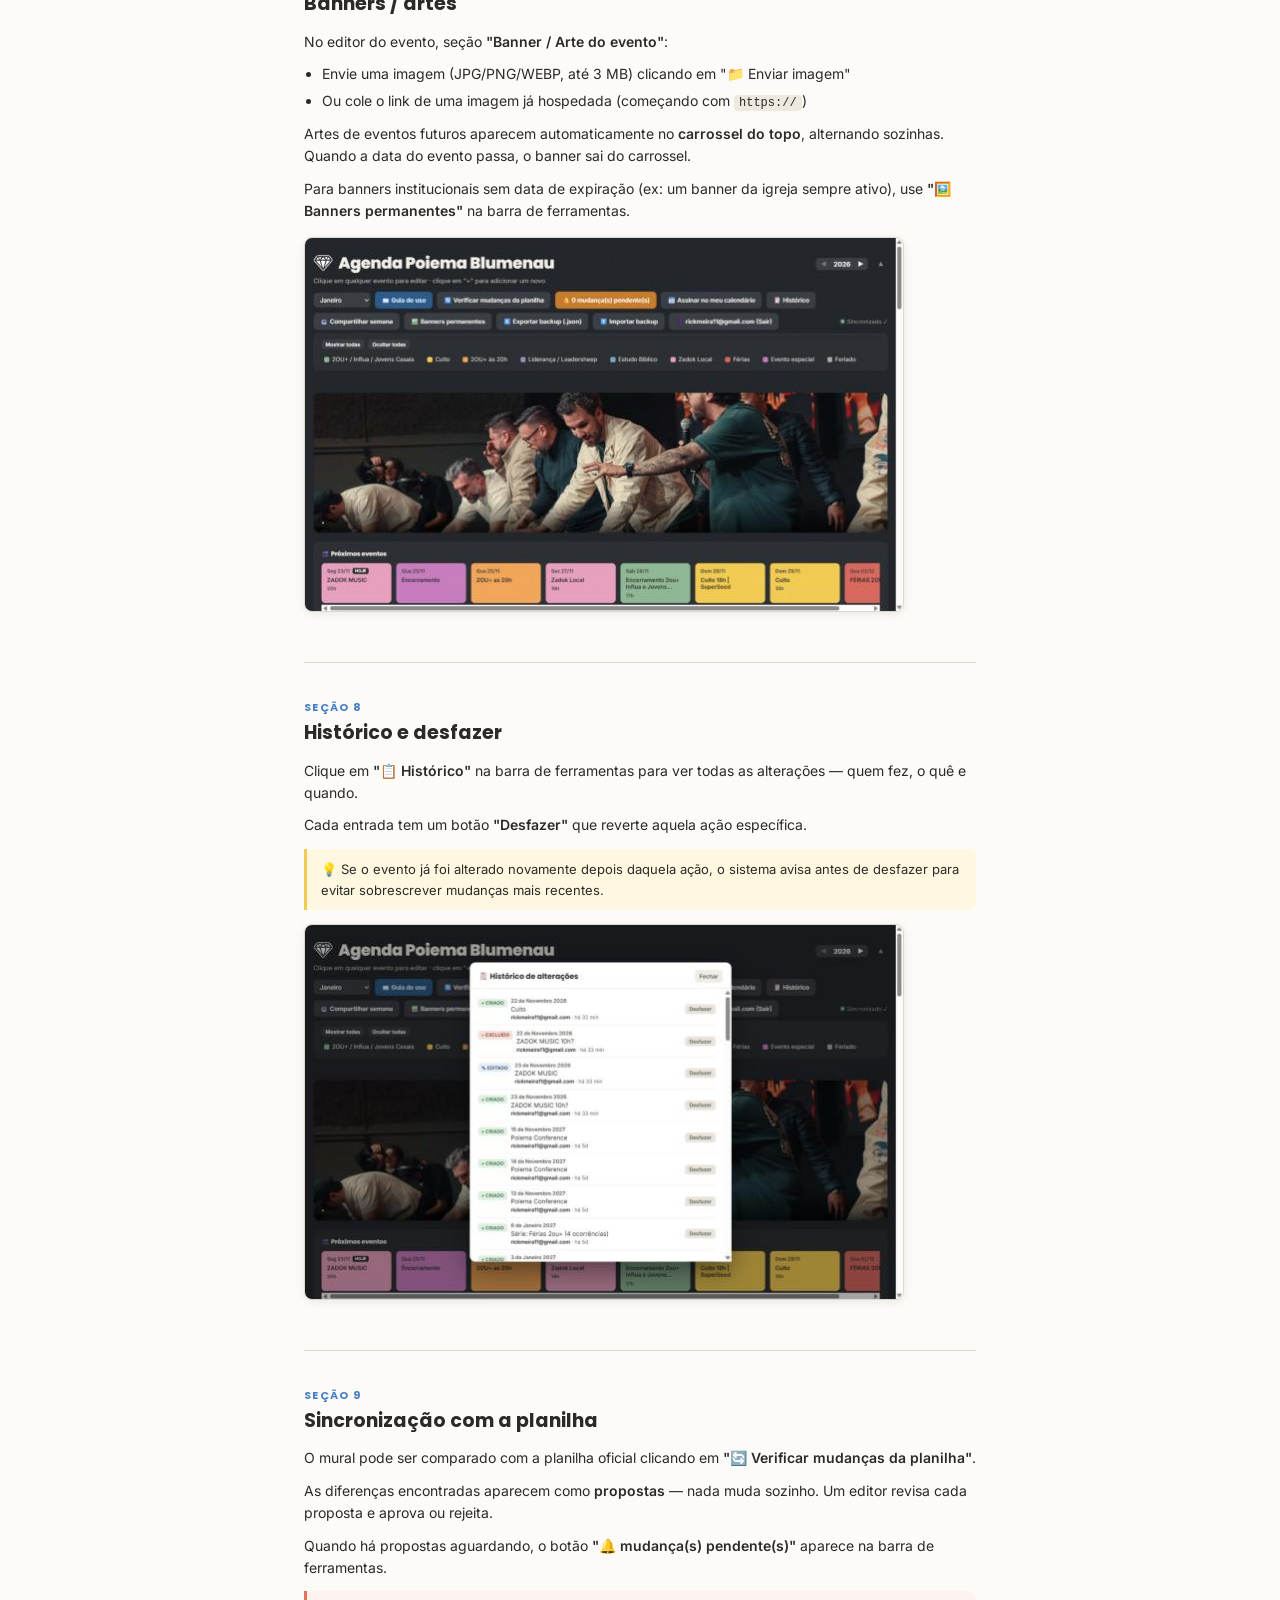
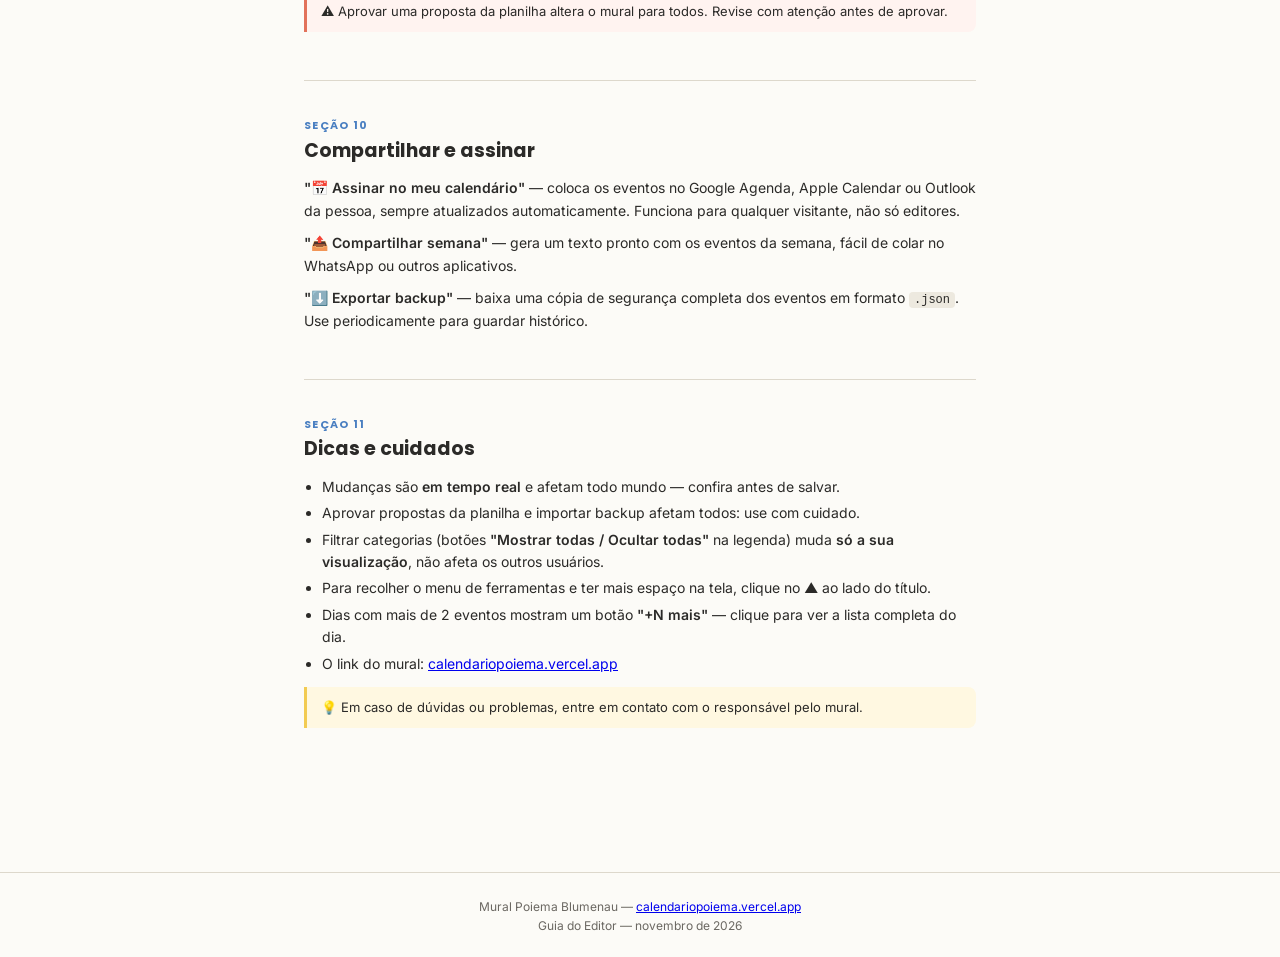
==== commit 2311997c: "Docs: refazer todos os prints do guia com 1280px - 8 screenshots refeitos em viewport 1280x800 (mais" ====
--- a/guia-mural.html
+++ b/guia-mural.html
@@ -307,6 +307,7 @@
     </ul>
     <p>Defina a <b>data de fim</b> da série. O sistema cria todos os eventos automaticamente de uma vez.</p>
     <div class="tip">💡 Eventos de uma série têm estilo visual diferente para identificação e ao editar ou excluir perguntam se a ação é "só este" ou "toda a série".</div>
+    <img src="guia-imgs/print-05b-recorrente.jpg" alt="Modal de criação com campo de repetição semanal" class="screen-img">
   </div>
 
   <!-- 5 -->
